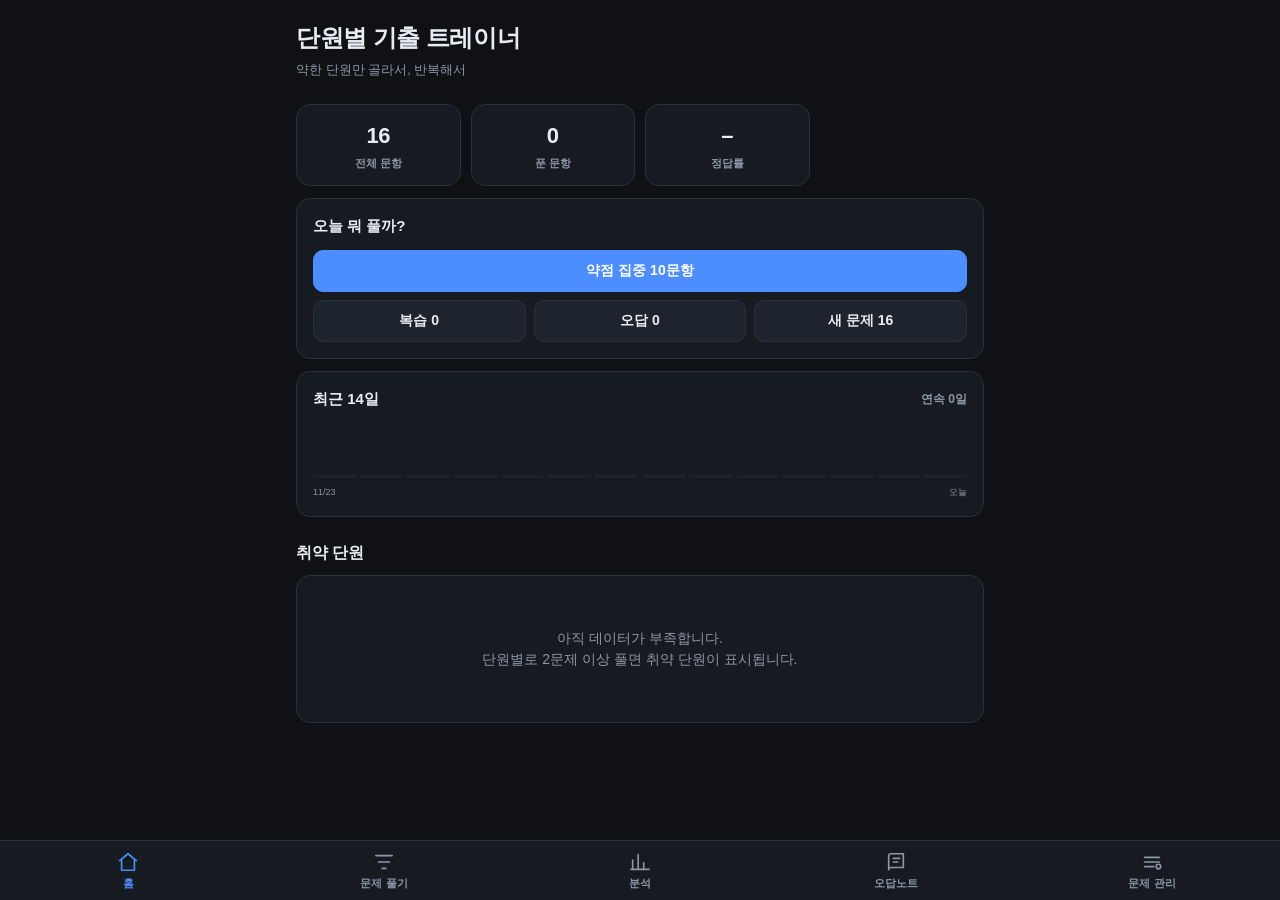
==== exam/index.html @ eea822b9 "단원별 기출 트레이너 앱 추가 모의고사는 3월·6월·9월처럼 회차 단위로 묶여 있어 특정 단원만 골라 풀 수 없다. 기출을 과목 > 선택과목 > 대단원 > 중단원으로 분류해 두고," ====
<!DOCTYPE html>
<html lang="ko">
<head>
<meta charset="UTF-8">
<meta name="viewport" content="width=device-width,initial-scale=1,viewport-fit=cover">
<meta name="theme-color" content="#0f1115">
<title>단원별 기출 트레이너</title>
<link rel="stylesheet" href="css/style.css">
</head>
<body>
<div id="app">
  <div id="view"></div>
  <nav class="nav" id="nav">
    <button class="nav-btn" data-go="home">
      <svg viewBox="0 0 24 24"><path d="M3 10.5 12 3l9 7.5"/><path d="M5 9.5V21h14V9.5"/></svg>
      <span>홈</span>
    </button>
    <button class="nav-btn" data-go="filter">
      <svg viewBox="0 0 24 24"><path d="M3 5h18"/><path d="M6 12h12"/><path d="M10 19h4"/></svg>
      <span>문제 풀기</span>
    </button>
    <button class="nav-btn" data-go="stats">
      <svg viewBox="0 0 24 24"><path d="M4 20V10"/><path d="M10 20V4"/><path d="M16 20v-7"/><path d="M22 20H2"/></svg>
      <span>분석</span>
    </button>
    <button class="nav-btn" data-go="review">
      <svg viewBox="0 0 24 24"><path d="M4 5.5A2.5 2.5 0 0 1 6.5 3H20v15H6.5A2.5 2.5 0 0 0 4 20.5z"/><path d="M9 8h7"/><path d="M9 12h5"/></svg>
      <span>오답노트</span>
    </button>
    <button class="nav-btn" data-go="bank">
      <svg viewBox="0 0 24 24"><path d="M4 7h16"/><path d="M4 12h16"/><path d="M4 17h10"/><circle cx="19" cy="17" r="2.5"/></svg>
      <span>문제 관리</span>
    </button>
  </nav>
</div>

<script src="js/curriculum.js"></script>
<script src="js/data.js"></script>
<script src="js/store.js"></script>
<script src="js/app.js"></script>
</body>
</html>
---- exam/css/style.css ----
*,*::before,*::after{margin:0;padding:0;box-sizing:border-box;-webkit-tap-highlight-color:transparent}

:root{
  --bg:#0f1115; --s1:#161a21; --s2:#1e242e; --s3:#2b323e;
  --line:#2a313c; --text:#e8ecf2; --muted:#8d97a6;
  --accent:#4c8dff; --accent2:#6fa8ff;
  --ok:#2ec27e; --bad:#ff5c5c; --warn:#ffb020;
  --nav-h:60px;
}

html,body{height:100%}
body{
  background:var(--bg); color:var(--text);
  font-family:-apple-system,BlinkMacSystemFont,"Apple SD Gothic Neo","Pretendard","Noto Sans KR",sans-serif;
  -webkit-font-smoothing:antialiased; line-height:1.5;
}

#app{position:fixed;inset:0;display:flex;flex-direction:column;overflow:hidden}
#view{flex:1;overflow-y:auto;overflow-x:hidden;-webkit-overflow-scrolling:touch}
#view::-webkit-scrollbar{width:6px}
#view::-webkit-scrollbar-thumb{background:var(--s3);border-radius:3px}

.wrap{max-width:720px;margin:0 auto;padding:16px 16px 32px}

/* ---------- 헤더 ---------- */
.page-head{padding:20px 16px 8px;max-width:720px;margin:0 auto}
.page-title{font-size:24px;font-weight:800;letter-spacing:-.02em}
.page-sub{font-size:13px;color:var(--muted);margin-top:4px}

/* ---------- 하단 내비 ---------- */
.nav{
  height:var(--nav-h);flex-shrink:0;display:flex;
  background:var(--s1);border-top:1px solid var(--line);
  padding-bottom:env(safe-area-inset-bottom)
}
.nav-btn{
  flex:1;background:none;border:none;color:var(--muted);cursor:pointer;
  display:flex;flex-direction:column;align-items:center;justify-content:center;gap:3px;
  font-size:11px;font-weight:600;font-family:inherit;transition:color .15s
}
.nav-btn svg{width:22px;height:22px;stroke:currentColor;fill:none;stroke-width:1.8;stroke-linecap:round;stroke-linejoin:round}
.nav-btn.on{color:var(--accent)}
.nav-btn *{pointer-events:none}

/* ---------- 카드 / 공통 ---------- */
.card{background:var(--s1);border:1px solid var(--line);border-radius:14px;padding:16px;margin-bottom:12px}
.card-title{font-size:15px;font-weight:700;margin-bottom:12px;display:flex;align-items:center;justify-content:space-between;gap:8px}
.sec-title{font-size:16px;font-weight:700;margin:24px 0 10px}
.muted{color:var(--muted)}
.small{font-size:12px}
.center{text-align:center}
.row{display:flex;align-items:center;gap:8px}
.spread{display:flex;align-items:center;justify-content:space-between;gap:8px}
.empty{padding:36px 16px;text-align:center;color:var(--muted);font-size:14px}

button{font-family:inherit}
.btn{
  display:inline-flex;align-items:center;justify-content:center;gap:6px;
  background:var(--s2);color:var(--text);border:1px solid var(--line);
  border-radius:10px;padding:11px 16px;font-size:14px;font-weight:600;cursor:pointer;
  transition:background .12s,border-color .12s
}
.btn:active{background:var(--s3)}
.btn.primary{background:var(--accent);border-color:var(--accent);color:#fff}
.btn.primary:active{background:var(--accent2)}
.btn.ghost{background:transparent}
.btn.danger{color:var(--bad);border-color:#5a2c2c}
.btn.block{width:100%}
.btn.sm{padding:7px 11px;font-size:12.5px;border-radius:8px}
.btn:disabled{opacity:.45;cursor:not-allowed}
.btn-row{display:flex;gap:8px}
.btn-row .btn{flex:1}

input,select,textarea{
  width:100%;background:var(--s2);color:var(--text);border:1px solid var(--line);
  border-radius:10px;padding:11px 12px;font-size:14px;font-family:inherit;outline:none
}
input:focus,select:focus,textarea:focus{border-color:var(--accent)}
textarea{resize:vertical;min-height:80px;line-height:1.6}
label.field{display:block;margin-bottom:12px}
label.field > span{display:block;font-size:12px;font-weight:600;color:var(--muted);margin-bottom:6px}
.grid2{display:grid;grid-template-columns:1fr 1fr;gap:10px}
.grid3{display:grid;grid-template-columns:repeat(3,1fr);gap:10px}

/* ---------- 칩 ---------- */
.chips{display:flex;flex-wrap:wrap;gap:7px}
.chip{
  background:var(--s2);border:1px solid var(--line);color:var(--muted);
  border-radius:999px;padding:7px 13px;font-size:13px;font-weight:600;cursor:pointer;
  transition:.12s;white-space:nowrap
}
.chip.on{background:rgba(76,141,255,.16);border-color:var(--accent);color:var(--accent2)}
.chip.count::after{content:attr(data-count);margin-left:6px;font-size:11px;opacity:.65}

/* ---------- 통계 타일 ---------- */
.tiles{display:grid;grid-template-columns:repeat(3,1fr);gap:10px}
.tile{background:var(--s1);border:1px solid var(--line);border-radius:14px;padding:14px 10px;text-align:center}
.tile-v{font-size:22px;font-weight:800;letter-spacing:-.02em}
.tile-l{font-size:11px;color:var(--muted);margin-top:3px;font-weight:600}

/* ---------- 막대 그래프 ---------- */
.bar-row{margin-bottom:14px}
.bar-head{display:flex;justify-content:space-between;align-items:baseline;font-size:13px;margin-bottom:5px;gap:8px}
.bar-name{font-weight:600;overflow:hidden;text-overflow:ellipsis;white-space:nowrap}
.bar-val{font-size:12px;color:var(--muted);flex-shrink:0;font-variant-numeric:tabular-nums}
.bar{height:8px;background:var(--s2);border-radius:5px;overflow:hidden}
.bar-fill{height:100%;border-radius:5px;transition:width .4s ease}
.bar-fill.g{background:var(--ok)} .bar-fill.y{background:var(--warn)} .bar-fill.r{background:var(--bad)}
.bar-fill.b{background:var(--accent)}

/* 잔디 */
.heat{display:flex;gap:4px;align-items:flex-end;height:56px}
.heat-col{flex:1;display:flex;flex-direction:column;justify-content:flex-end;gap:2px}
.heat-bar{background:var(--accent);border-radius:2px;min-height:2px;opacity:.85}
.heat-bar.zero{background:var(--s2)}
.heat-lbl{font-size:9px;color:var(--muted);text-align:center;margin-top:4px}

/* ---------- 문제 리스트 ---------- */
.plist{display:flex;flex-direction:column;gap:8px}
.pitem{
  background:var(--s1);border:1px solid var(--line);border-radius:12px;padding:12px 14px;
  display:flex;gap:12px;align-items:center;cursor:pointer
}
.pitem:active{background:var(--s2)}
.pitem-no{
  width:38px;height:38px;flex-shrink:0;border-radius:9px;background:var(--s2);
  display:flex;align-items:center;justify-content:center;font-weight:800;font-size:14px
}
.pitem-no.ok{background:rgba(46,194,126,.16);color:var(--ok)}
.pitem-no.bad{background:rgba(255,92,92,.16);color:var(--bad)}
.pitem-body{flex:1;min-width:0}
.pitem-t{font-size:14px;font-weight:600;overflow:hidden;text-overflow:ellipsis;white-space:nowrap}
.pitem-s{font-size:12px;color:var(--muted);margin-top:2px;overflow:hidden;text-overflow:ellipsis;white-space:nowrap}

.tagset{display:flex;flex-wrap:wrap;gap:5px;margin-top:6px}
.tag{font-size:10.5px;font-weight:700;padding:3px 7px;border-radius:6px;background:var(--s2);color:var(--muted)}
.tag.acc{background:rgba(76,141,255,.14);color:var(--accent2)}

/* ---------- 풀이 화면 ---------- */
.solve-bar{
  position:sticky;top:0;z-index:10;background:var(--bg);
  border-bottom:1px solid var(--line);padding:12px 16px;
  display:flex;align-items:center;gap:12px
}
.solve-progress{flex:1;height:6px;background:var(--s2);border-radius:3px;overflow:hidden}
.solve-progress > div{height:100%;background:var(--accent);border-radius:3px;transition:width .3s}
.timer{font-size:13px;font-weight:700;font-variant-numeric:tabular-nums;color:var(--muted);min-width:44px;text-align:right}
.icon-btn{background:none;border:none;color:var(--muted);cursor:pointer;padding:4px;display:flex}
.icon-btn svg{width:22px;height:22px;stroke:currentColor;fill:none;stroke-width:1.8;stroke-linecap:round;stroke-linejoin:round}
.icon-btn.on{color:var(--warn)}
.icon-btn.on svg{fill:currentColor}

.q-meta{display:flex;flex-wrap:wrap;gap:6px;margin-bottom:14px}
.q-text{font-size:16px;line-height:1.75;white-space:pre-wrap;word-break:break-word}
.q-img{width:100%;border-radius:12px;margin-top:14px;background:#fff}

.choices{display:flex;flex-direction:column;gap:9px;margin-top:20px}
.choice{
  display:flex;align-items:flex-start;gap:11px;text-align:left;width:100%;
  background:var(--s1);border:1.5px solid var(--line);border-radius:12px;
  padding:13px 14px;font-size:15px;color:var(--text);cursor:pointer;transition:.12s;line-height:1.6
}
.choice:active{background:var(--s2)}
.choice.sel{border-color:var(--accent);background:rgba(76,141,255,.1)}
.choice.correct{border-color:var(--ok);background:rgba(46,194,126,.12)}
.choice.wrong{border-color:var(--bad);background:rgba(255,92,92,.12)}
.choice-n{font-weight:800;flex-shrink:0;width:20px}
.choice *{pointer-events:none}

.verdict{border-radius:12px;padding:14px;margin-top:18px;font-size:14px;line-height:1.7}
.verdict.ok{background:rgba(46,194,126,.12);border:1px solid rgba(46,194,126,.35)}
.verdict.bad{background:rgba(255,92,92,.1);border:1px solid rgba(255,92,92,.35)}
.verdict-h{font-weight:800;font-size:15px;margin-bottom:6px}

.solve-foot{
  position:sticky;bottom:0;background:linear-gradient(180deg,transparent,var(--bg) 22%);
  padding:16px;max-width:720px;margin:0 auto
}

/* ---------- 결과 ---------- */
.score-ring{
  width:132px;height:132px;margin:8px auto 16px;border-radius:50%;
  display:flex;flex-direction:column;align-items:center;justify-content:center;
  background:var(--s1);border:1px solid var(--line)
}
.score-v{font-size:34px;font-weight:800;letter-spacing:-.03em}
.score-l{font-size:12px;color:var(--muted);font-weight:600}

/* ---------- 모달 / 시트 ---------- */
.sheet-bg{position:fixed;inset:0;background:rgba(0,0,0,.6);z-index:50;display:flex;align-items:flex-end;justify-content:center}
.sheet{
  background:var(--s1);width:100%;max-width:720px;max-height:88vh;overflow-y:auto;
  border-radius:18px 18px 0 0;padding:20px 16px calc(20px + env(safe-area-inset-bottom));
  border-top:1px solid var(--line);animation:up .2s ease
}
@keyframes up{from{transform:translateY(24px);opacity:.4}to{transform:none;opacity:1}}
.sheet-title{font-size:17px;font-weight:800;margin-bottom:14px}

.toast{
  position:fixed;left:50%;bottom:calc(var(--nav-h) + 18px);transform:translateX(-50%);
  background:var(--s3);color:var(--text);padding:11px 18px;border-radius:999px;
  font-size:13.5px;font-weight:600;z-index:100;box-shadow:0 6px 20px rgba(0,0,0,.4);
  animation:up .18s ease;max-width:90vw;text-align:center
}

code.mono{font-family:ui-monospace,SFMono-Regular,Menlo,monospace;font-size:12px;background:var(--s2);padding:2px 6px;border-radius:5px}
pre.mono{
  font-family:ui-monospace,SFMono-Regular,Menlo,monospace;font-size:11.5px;line-height:1.6;
  background:var(--s2);padding:12px;border-radius:10px;overflow-x:auto;white-space:pre;color:var(--muted)
}
.hr{height:1px;background:var(--line);margin:16px 0}

@media (min-width:640px){
  .tiles{grid-template-columns:repeat(4,1fr)}
}
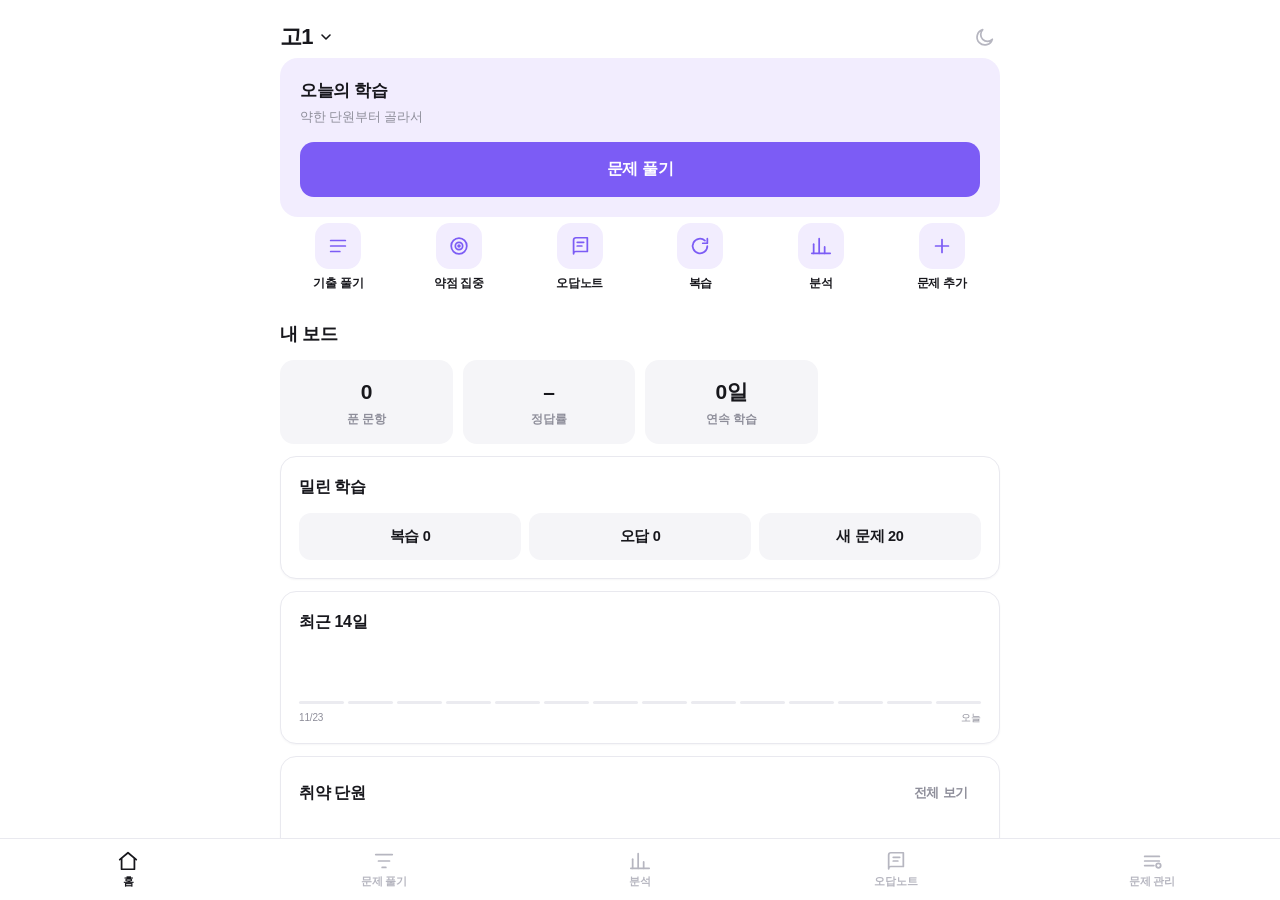
==== commit 4d3ad4f8: "시험지 일괄 입력: 정답표 파싱 · 단원 자동 추천 기출을 한 문항씩 넣는 건 현실적으로 불가능해서, 시험지 한 회차를 통째로 넣는 경로를 만들었다.  autotag.js - 정답" ====
--- a/exam/index.html
+++ b/exam/index.html
@@ -4,7 +4,11 @@
 <meta charset="UTF-8">
 <meta name="viewport" content="width=device-width,initial-scale=1,viewport-fit=cover">
 <meta name="theme-color" content="#0f1115">
+<meta name="apple-mobile-web-app-capable" content="yes">
+<meta name="apple-mobile-web-app-status-bar-style" content="black-translucent">
+<meta name="apple-mobile-web-app-title" content="기출 트레이너">
 <title>단원별 기출 트레이너</title>
+<link rel="icon" href="data:image/svg+xml,%3Csvg xmlns='http://www.w3.org/2000/svg' viewBox='0 0 32 32'%3E%3Crect width='32' height='32' rx='7' fill='%230f1115'/%3E%3Cg stroke='%234c8dff' stroke-width='3' stroke-linecap='round' fill='none'%3E%3Cpath d='M8 24V14'/%3E%3Cpath d='M16 24V8'/%3E%3Cpath d='M24 24v-6'/%3E%3C/g%3E%3C/svg%3E">
 <link rel="stylesheet" href="css/style.css">
 </head>
 <body>
@@ -36,6 +40,7 @@
 
 <script src="js/curriculum.js"></script>
 <script src="js/data.js"></script>
+<script src="js/autotag.js"></script>
 <script src="js/store.js"></script>
 <script src="js/app.js"></script>
 </body>
--- a/exam/css/style.css
+++ b/exam/css/style.css
@@ -1,18 +1,27 @@
 *,*::before,*::after{margin:0;padding:0;box-sizing:border-box;-webkit-tap-highlight-color:transparent}
 
 :root{
-  --bg:#0f1115; --s1:#161a21; --s2:#1e242e; --s3:#2b323e;
-  --line:#2a313c; --text:#e8ecf2; --muted:#8d97a6;
-  --accent:#4c8dff; --accent2:#6fa8ff;
-  --ok:#2ec27e; --bad:#ff5c5c; --warn:#ffb020;
-  --nav-h:60px;
-}
+  --bg:#ffffff; --card:#ffffff; --s2:#F5F5F8; --s3:#EBEBF0;
+  --line:#E9E9EF; --text:#17171C; --muted:#8E8E9A; --dark:#17171C;
+  --accent:#7C5CF5; --accent-press:#6A48E8; --accent-weak:#F2EDFE; --accent-text:#7C5CF5;
+  --ok:#16A34A; --ok-weak:#E9F7EF; --bad:#EF4444; --bad-weak:#FDECEC; --warn:#F59E0B;
+  --nav-h:62px; --shadow:0 1px 2px rgba(20,20,40,.04);
+}
+:root[data-theme="dark"]{
+  --bg:#121216; --card:#1A1A20; --s2:#22222A; --s3:#2E2E38;
+  --line:#2C2C36; --text:#ECECF1; --muted:#8E8E9A; --dark:#ECECF1;
+  --accent:#8B6EFF; --accent-press:#7A5CF0; --accent-weak:#241F3A; --accent-text:#A98CFF;
+  --ok:#34D399; --ok-weak:#14281F; --bad:#F87171; --bad-weak:#2A1717; --warn:#FBBF24;
+  --shadow:none;
+}
+:root[data-theme="dark"] .chip.on,
+:root[data-theme="dark"] .tab.on{color:#17171C}
 
 html,body{height:100%}
 body{
   background:var(--bg); color:var(--text);
-  font-family:-apple-system,BlinkMacSystemFont,"Apple SD Gothic Neo","Pretendard","Noto Sans KR",sans-serif;
-  -webkit-font-smoothing:antialiased; line-height:1.5;
+  font-family:-apple-system,BlinkMacSystemFont,"Apple SD Gothic Neo",Pretendard,"Noto Sans KR",sans-serif;
+  -webkit-font-smoothing:antialiased; line-height:1.5; letter-spacing:-.01em;
 }
 
 #app{position:fixed;inset:0;display:flex;flex-direction:column;overflow:hidden}
@@ -20,193 +29,324 @@
 #view::-webkit-scrollbar{width:6px}
 #view::-webkit-scrollbar-thumb{background:var(--s3);border-radius:3px}
 
-.wrap{max-width:720px;margin:0 auto;padding:16px 16px 32px}
+.wrap{max-width:760px;margin:0 auto;padding:0 20px 32px}
+.wrap.pad-cta{padding-bottom:104px}
 
 /* ---------- 헤더 ---------- */
-.page-head{padding:20px 16px 8px;max-width:720px;margin:0 auto}
-.page-title{font-size:24px;font-weight:800;letter-spacing:-.02em}
-.page-sub{font-size:13px;color:var(--muted);margin-top:4px}
+.page-head{max-width:760px;margin:0 auto;padding:22px 20px 6px}
+.page-head.spread{display:flex;align-items:center;justify-content:space-between;gap:12px}
+.page-title{font-size:24px;font-weight:800;letter-spacing:-.03em}
+.page-sub{font-size:13.5px;color:var(--muted);margin-top:3px}
+
+.grade-btn{
+  display:inline-flex;align-items:center;gap:5px;background:none;border:none;cursor:pointer;
+  font-size:22px;font-weight:800;color:var(--text);letter-spacing:-.03em;font-family:inherit;padding:0
+}
+.grade-btn svg{width:16px;height:16px;stroke:currentColor;fill:none;stroke-width:2.4;stroke-linecap:round;stroke-linejoin:round}
+
+/* 학습/커리큘럼 탭 */
+.tabs{display:flex;gap:16px;max-width:760px;margin:0 auto;padding:10px 20px 4px}
+.tab{
+  background:none;border:none;cursor:pointer;font-family:inherit;padding:4px 0;
+  font-size:19px;font-weight:800;color:#C9C9D2;letter-spacing:-.03em
+}
+.tab.on{color:var(--text)}
 
 /* ---------- 하단 내비 ---------- */
 .nav{
   height:var(--nav-h);flex-shrink:0;display:flex;
-  background:var(--s1);border-top:1px solid var(--line);
+  background:var(--bg);border-top:1px solid var(--line);
   padding-bottom:env(safe-area-inset-bottom)
 }
 .nav-btn{
-  flex:1;background:none;border:none;color:var(--muted);cursor:pointer;
+  flex:1;background:none;border:none;color:#B6B6C0;cursor:pointer;
   display:flex;flex-direction:column;align-items:center;justify-content:center;gap:3px;
-  font-size:11px;font-weight:600;font-family:inherit;transition:color .15s
-}
-.nav-btn svg{width:22px;height:22px;stroke:currentColor;fill:none;stroke-width:1.8;stroke-linecap:round;stroke-linejoin:round}
-.nav-btn.on{color:var(--accent)}
+  font-size:10.5px;font-weight:700;font-family:inherit;transition:color .15s
+}
+.nav-btn svg{width:22px;height:22px;stroke:currentColor;fill:none;stroke-width:1.9;stroke-linecap:round;stroke-linejoin:round}
+.nav-btn.on{color:var(--text)}
 .nav-btn *{pointer-events:none}
 
 /* ---------- 카드 / 공통 ---------- */
-.card{background:var(--s1);border:1px solid var(--line);border-radius:14px;padding:16px;margin-bottom:12px}
-.card-title{font-size:15px;font-weight:700;margin-bottom:12px;display:flex;align-items:center;justify-content:space-between;gap:8px}
-.sec-title{font-size:16px;font-weight:700;margin:24px 0 10px}
+.card{background:var(--card);border:1px solid var(--line);border-radius:16px;padding:18px;margin-bottom:12px;box-shadow:var(--shadow)}
+.card.flat{border:none;box-shadow:none;background:var(--s2)}
+.card-title{font-size:16px;font-weight:800;margin-bottom:14px;display:flex;align-items:center;justify-content:space-between;gap:8px;letter-spacing:-.02em}
+.sec-title{font-size:18px;font-weight:800;margin:26px 0 12px;letter-spacing:-.02em}
+.sec-head{display:flex;align-items:center;justify-content:space-between;margin:26px 0 12px}
+.sec-head .sec-title{margin:0}
 .muted{color:var(--muted)}
-.small{font-size:12px}
+.small{font-size:12.5px}
 .center{text-align:center}
 .row{display:flex;align-items:center;gap:8px}
 .spread{display:flex;align-items:center;justify-content:space-between;gap:8px}
-.empty{padding:36px 16px;text-align:center;color:var(--muted);font-size:14px}
+.empty{padding:40px 16px;text-align:center;color:var(--muted);font-size:14px;line-height:1.7}
 
 button{font-family:inherit}
 .btn{
   display:inline-flex;align-items:center;justify-content:center;gap:6px;
-  background:var(--s2);color:var(--text);border:1px solid var(--line);
-  border-radius:10px;padding:11px 16px;font-size:14px;font-weight:600;cursor:pointer;
-  transition:background .12s,border-color .12s
+  background:var(--s2);color:var(--text);border:1px solid transparent;
+  border-radius:12px;padding:13px 18px;font-size:14.5px;font-weight:700;cursor:pointer;
+  transition:background .12s,opacity .12s;letter-spacing:-.02em
 }
 .btn:active{background:var(--s3)}
-.btn.primary{background:var(--accent);border-color:var(--accent);color:#fff}
-.btn.primary:active{background:var(--accent2)}
-.btn.ghost{background:transparent}
-.btn.danger{color:var(--bad);border-color:#5a2c2c}
+.btn{white-space:nowrap}
+.btn svg{width:15px;height:15px;flex-shrink:0;stroke:currentColor;fill:none;stroke-width:2;stroke-linecap:round;stroke-linejoin:round}
+.sec-head .btn{flex-shrink:0}
+.btn.primary{background:var(--accent);color:#fff}
+.btn.primary:active{background:var(--accent-press)}
+.btn.outline{background:var(--card);border-color:var(--line)}
+.btn.ghost{background:transparent;color:var(--muted);font-weight:600}
+.btn.danger{background:var(--bad-weak);color:var(--bad)}
 .btn.block{width:100%}
-.btn.sm{padding:7px 11px;font-size:12.5px;border-radius:8px}
-.btn:disabled{opacity:.45;cursor:not-allowed}
+.btn.sm{padding:8px 12px;font-size:13px;border-radius:9px}
+.btn.lg{padding:16px 20px;font-size:16px;border-radius:14px}
+.btn:disabled{opacity:.4;cursor:not-allowed}
 .btn-row{display:flex;gap:8px}
 .btn-row .btn{flex:1}
 
 input,select,textarea{
-  width:100%;background:var(--s2);color:var(--text);border:1px solid var(--line);
-  border-radius:10px;padding:11px 12px;font-size:14px;font-family:inherit;outline:none
+  width:100%;background:var(--card);color:var(--text);border:1px solid var(--line);
+  border-radius:12px;padding:12px 14px;font-size:14.5px;font-family:inherit;outline:none
 }
 input:focus,select:focus,textarea:focus{border-color:var(--accent)}
-textarea{resize:vertical;min-height:80px;line-height:1.6}
-label.field{display:block;margin-bottom:12px}
-label.field > span{display:block;font-size:12px;font-weight:600;color:var(--muted);margin-bottom:6px}
+textarea{resize:vertical;min-height:84px;line-height:1.65}
+label.field{display:block;margin-bottom:14px}
+label.field > span{display:block;font-size:12.5px;font-weight:700;color:var(--muted);margin-bottom:6px}
 .grid2{display:grid;grid-template-columns:1fr 1fr;gap:10px}
 .grid3{display:grid;grid-template-columns:repeat(3,1fr);gap:10px}
 
 /* ---------- 칩 ---------- */
-.chips{display:flex;flex-wrap:wrap;gap:7px}
+.chips{display:flex;flex-wrap:wrap;gap:8px}
+.chips.scroll{flex-wrap:nowrap;overflow-x:auto;padding-bottom:4px;scrollbar-width:none}
+.chips.scroll::-webkit-scrollbar{display:none}
 .chip{
-  background:var(--s2);border:1px solid var(--line);color:var(--muted);
-  border-radius:999px;padding:7px 13px;font-size:13px;font-weight:600;cursor:pointer;
-  transition:.12s;white-space:nowrap
-}
-.chip.on{background:rgba(76,141,255,.16);border-color:var(--accent);color:var(--accent2)}
-.chip.count::after{content:attr(data-count);margin-left:6px;font-size:11px;opacity:.65}
+  background:var(--card);border:1px solid var(--line);color:var(--text);
+  border-radius:999px;padding:9px 16px;font-size:14px;font-weight:600;cursor:pointer;
+  transition:.12s;white-space:nowrap;letter-spacing:-.02em
+}
+.chip.on{background:var(--dark);border-color:var(--dark);color:#fff;font-weight:700}
+.chip .n{margin-left:6px;font-size:12px;opacity:.55;font-weight:600}
+.chip.on .n{opacity:.7}
+
+/* 선택 카드 (직접 선택 / 약점 추천) */
+.pickers{display:grid;grid-template-columns:1fr 1fr;gap:10px;margin-bottom:8px}
+.picker{
+  background:var(--card);border:1.5px solid var(--line);border-radius:16px;
+  padding:16px;cursor:pointer;text-align:left;transition:.12s
+}
+.picker.on{border-color:var(--accent);background:var(--accent-weak)}
+.picker-ico{font-size:22px;line-height:1;margin-bottom:14px}
+.picker-t{font-size:15px;font-weight:700;color:var(--text);display:flex;align-items:center;gap:6px;flex-wrap:wrap}
+.picker.off .picker-t{color:var(--muted)}
+.picker-badge{font-size:10.5px;font-weight:700;background:var(--accent-weak);color:var(--accent-text);padding:3px 7px;border-radius:6px}
+.picker-d{font-size:12px;color:var(--muted);margin-top:5px;line-height:1.5}
+.picker *{pointer-events:none}
+
+/* ---------- 단원 트리 ---------- */
+.tree{margin-top:4px}
+.tnode{display:flex;align-items:center;gap:8px;padding:9px 0;cursor:pointer}
+.tnode.lv1{padding:12px 0}
+.tnode.lv2{padding-left:26px}
+.tnode.lv3{padding-left:56px}
+.tnode + .tnode.lv1{border-top:1px solid var(--line)}
+.tarrow{
+  width:18px;height:18px;flex-shrink:0;display:flex;align-items:center;justify-content:center;
+  color:#B6B6C0;background:none;border:none;cursor:pointer;padding:0
+}
+.tarrow svg{width:11px;height:11px;stroke:currentColor;fill:none;stroke-width:3;stroke-linecap:round;stroke-linejoin:round;transition:transform .15s}
+.tarrow.open svg{transform:rotate(90deg)}
+.tarrow.hidden{visibility:hidden}
+.tbox{
+  width:22px;height:22px;flex-shrink:0;border-radius:7px;border:2px solid #D5D5DE;
+  background:var(--card);display:flex;align-items:center;justify-content:center;transition:.12s
+}
+.tbox svg{width:13px;height:13px;stroke:#fff;fill:none;stroke-width:3.2;stroke-linecap:round;stroke-linejoin:round;opacity:0}
+.tbox.on{background:var(--dark);border-color:var(--dark)}
+.tbox.on svg{opacity:1}
+.tbox.part{background:var(--dark);border-color:var(--dark)}
+.tbox.part::after{content:"";width:10px;height:2.5px;background:#fff;border-radius:2px;position:absolute}
+.tbox.part svg{opacity:0}
+.tname{flex:1;min-width:0;font-size:15px;letter-spacing:-.02em;overflow:hidden;text-overflow:ellipsis;white-space:nowrap}
+.tnode.lv1 .tname{font-weight:800;font-size:16px}
+.tnode.lv2 .tname{font-weight:600}
+.tnode.lv3 .tname{font-weight:500;color:#55555F}
+:root[data-theme="dark"] .tnode.lv3 .tname{color:#B9B9C4}
+.tcount{font-size:13px;font-weight:700;color:var(--accent-text);flex-shrink:0}
+.tcount.zero{color:#C9C9D2;font-weight:600}
+.tnode *{pointer-events:none}
+.tnode .tarrow{pointer-events:auto}
+
+/* 하단 고정 CTA */
+.cta-bar{
+  position:fixed;left:0;right:0;bottom:var(--nav-h);z-index:20;
+  /* 내비가 숨겨진 화면(풀이·일괄 입력)에서는 화면 맨 아래에 붙는다 */
+  padding:12px 20px calc(12px + env(safe-area-inset-bottom));
+  background:linear-gradient(180deg,transparent,var(--bg) 30%)
+}
+body[data-nav="off"] .cta-bar{bottom:0}
+body[data-nav="off"] .toast{bottom:100px}
+.cta-inner{max-width:760px;margin:0 auto}
 
 /* ---------- 통계 타일 ---------- */
 .tiles{display:grid;grid-template-columns:repeat(3,1fr);gap:10px}
-.tile{background:var(--s1);border:1px solid var(--line);border-radius:14px;padding:14px 10px;text-align:center}
-.tile-v{font-size:22px;font-weight:800;letter-spacing:-.02em}
-.tile-l{font-size:11px;color:var(--muted);margin-top:3px;font-weight:600}
+.tile{background:var(--s2);border-radius:14px;padding:16px 10px;text-align:center}
+.tile-v{font-size:21px;font-weight:800;letter-spacing:-.03em}
+.tile-l{font-size:11.5px;color:var(--muted);margin-top:3px;font-weight:600}
+
+/* 홈 아이콘 줄 */
+.quick{display:grid;grid-template-columns:repeat(6,1fr);gap:4px;padding:6px 0 4px}
+.quick-item{background:none;border:none;cursor:pointer;display:flex;flex-direction:column;align-items:center;gap:7px;font-family:inherit}
+.quick-ico{
+  width:46px;height:46px;border-radius:14px;background:var(--accent-weak);
+  display:flex;align-items:center;justify-content:center;color:var(--accent)
+}
+.quick-ico svg{width:22px;height:22px;stroke:currentColor;fill:none;stroke-width:1.9;stroke-linecap:round;stroke-linejoin:round}
+.quick-l{font-size:11.5px;font-weight:600;color:var(--text);letter-spacing:-.02em}
+.quick-item *{pointer-events:none}
+
+/* 오늘의 학습 */
+.today{background:var(--accent-weak);border-radius:18px;padding:20px}
+.today-t{font-size:17px;font-weight:800;letter-spacing:-.02em}
+.today-d{font-size:13px;color:var(--muted);margin-top:3px;margin-bottom:16px}
 
 /* ---------- 막대 그래프 ---------- */
-.bar-row{margin-bottom:14px}
-.bar-head{display:flex;justify-content:space-between;align-items:baseline;font-size:13px;margin-bottom:5px;gap:8px}
-.bar-name{font-weight:600;overflow:hidden;text-overflow:ellipsis;white-space:nowrap}
-.bar-val{font-size:12px;color:var(--muted);flex-shrink:0;font-variant-numeric:tabular-nums}
-.bar{height:8px;background:var(--s2);border-radius:5px;overflow:hidden}
+.bar-row{margin-bottom:15px}
+.bar-head{display:flex;justify-content:space-between;align-items:baseline;font-size:14px;margin-bottom:6px;gap:8px}
+.bar-name{font-weight:600;overflow:hidden;text-overflow:ellipsis;white-space:nowrap;letter-spacing:-.02em}
+.bar-val{font-size:12.5px;color:var(--muted);flex-shrink:0;font-variant-numeric:tabular-nums;font-weight:600}
+.bar{height:9px;background:var(--s2);border-radius:5px;overflow:hidden}
 .bar-fill{height:100%;border-radius:5px;transition:width .4s ease}
 .bar-fill.g{background:var(--ok)} .bar-fill.y{background:var(--warn)} .bar-fill.r{background:var(--bad)}
 .bar-fill.b{background:var(--accent)}
 
 /* 잔디 */
 .heat{display:flex;gap:4px;align-items:flex-end;height:56px}
-.heat-col{flex:1;display:flex;flex-direction:column;justify-content:flex-end;gap:2px}
-.heat-bar{background:var(--accent);border-radius:2px;min-height:2px;opacity:.85}
-.heat-bar.zero{background:var(--s2)}
-.heat-lbl{font-size:9px;color:var(--muted);text-align:center;margin-top:4px}
+.heat-col{flex:1;display:flex;flex-direction:column;justify-content:flex-end}
+.heat-bar{background:var(--accent);border-radius:3px;min-height:3px}
+.heat-bar.zero{background:var(--s3)}
+.heat-lbl{font-size:10px;color:var(--muted)}
 
 /* ---------- 문제 리스트 ---------- */
 .plist{display:flex;flex-direction:column;gap:8px}
 .pitem{
-  background:var(--s1);border:1px solid var(--line);border-radius:12px;padding:12px 14px;
-  display:flex;gap:12px;align-items:center;cursor:pointer
+  background:var(--card);border:1px solid var(--line);border-radius:14px;padding:14px 16px;
+  display:flex;gap:13px;align-items:center;cursor:pointer;box-shadow:var(--shadow)
 }
 .pitem:active{background:var(--s2)}
 .pitem-no{
-  width:38px;height:38px;flex-shrink:0;border-radius:9px;background:var(--s2);
+  width:38px;height:38px;flex-shrink:0;border-radius:11px;background:var(--s2);color:var(--muted);
   display:flex;align-items:center;justify-content:center;font-weight:800;font-size:14px
 }
-.pitem-no.ok{background:rgba(46,194,126,.16);color:var(--ok)}
-.pitem-no.bad{background:rgba(255,92,92,.16);color:var(--bad)}
+.pitem-no.ok{background:var(--ok-weak);color:var(--ok)}
+.pitem-no.bad{background:var(--bad-weak);color:var(--bad)}
 .pitem-body{flex:1;min-width:0}
-.pitem-t{font-size:14px;font-weight:600;overflow:hidden;text-overflow:ellipsis;white-space:nowrap}
-.pitem-s{font-size:12px;color:var(--muted);margin-top:2px;overflow:hidden;text-overflow:ellipsis;white-space:nowrap}
-
-.tagset{display:flex;flex-wrap:wrap;gap:5px;margin-top:6px}
-.tag{font-size:10.5px;font-weight:700;padding:3px 7px;border-radius:6px;background:var(--s2);color:var(--muted)}
-.tag.acc{background:rgba(76,141,255,.14);color:var(--accent2)}
+.pitem-t{font-size:14.5px;font-weight:700;overflow:hidden;text-overflow:ellipsis;white-space:nowrap;letter-spacing:-.02em}
+.pitem-s{font-size:12.5px;color:var(--muted);margin-top:2px;overflow:hidden;text-overflow:ellipsis;white-space:nowrap}
+.pitem *{pointer-events:none}
+
+.tagset{display:flex;flex-wrap:wrap;gap:5px}
+.tag{font-size:11px;font-weight:700;padding:4px 8px;border-radius:7px;background:var(--s2);color:var(--muted)}
+.tag.hi{background:var(--accent-weak);color:var(--accent-text)}
 
 /* ---------- 풀이 화면 ---------- */
 .solve-bar{
   position:sticky;top:0;z-index:10;background:var(--bg);
-  border-bottom:1px solid var(--line);padding:12px 16px;
-  display:flex;align-items:center;gap:12px
-}
-.solve-progress{flex:1;height:6px;background:var(--s2);border-radius:3px;overflow:hidden}
+  padding:16px 20px 10px;display:flex;align-items:center;gap:12px;
+  max-width:760px;margin:0 auto
+}
+.solve-title{font-size:19px;font-weight:800;letter-spacing:-.03em;flex:1}
+.timer{
+  display:inline-flex;align-items:center;gap:5px;font-size:15px;font-weight:700;
+  font-variant-numeric:tabular-nums;color:var(--muted)
+}
+.timer svg{width:16px;height:16px;stroke:currentColor;fill:none;stroke-width:2;stroke-linecap:round;stroke-linejoin:round}
+.icon-btn{background:none;border:none;color:var(--text);cursor:pointer;padding:4px;display:flex}
+.icon-btn svg{width:22px;height:22px;stroke:currentColor;fill:none;stroke-width:1.9;stroke-linecap:round;stroke-linejoin:round}
+.icon-btn.muted{color:#B6B6C0}
+.icon-btn.on{color:var(--accent)}
+.icon-btn.on svg{fill:currentColor}
+.icon-btn *{pointer-events:none}
+
+.solve-progress{height:4px;background:var(--s2);border-radius:3px;overflow:hidden;max-width:760px;margin:0 auto 14px;width:calc(100% - 40px)}
 .solve-progress > div{height:100%;background:var(--accent);border-radius:3px;transition:width .3s}
-.timer{font-size:13px;font-weight:700;font-variant-numeric:tabular-nums;color:var(--muted);min-width:44px;text-align:right}
-.icon-btn{background:none;border:none;color:var(--muted);cursor:pointer;padding:4px;display:flex}
-.icon-btn svg{width:22px;height:22px;stroke:currentColor;fill:none;stroke-width:1.8;stroke-linecap:round;stroke-linejoin:round}
-.icon-btn.on{color:var(--warn)}
-.icon-btn.on svg{fill:currentColor}
-
-.q-meta{display:flex;flex-wrap:wrap;gap:6px;margin-bottom:14px}
-.q-text{font-size:16px;line-height:1.75;white-space:pre-wrap;word-break:break-word}
-.q-img{width:100%;border-radius:12px;margin-top:14px;background:#fff}
-
-.choices{display:flex;flex-direction:column;gap:9px;margin-top:20px}
+
+.q-meta{font-size:12.5px;color:var(--muted);font-weight:600;margin-bottom:10px}
+.q-meta .sep{margin:0 6px;color:#D5D5DE}
+.q-text{font-size:16.5px;line-height:1.75;white-space:pre-wrap;word-break:break-word;letter-spacing:-.01em}
+.q-box{border:1px solid var(--text);border-radius:6px;padding:16px 18px;margin-top:16px;font-size:15.5px;line-height:1.9;white-space:pre-wrap}
+.q-img{width:100%;border-radius:12px;margin-top:16px;background:#fff}
+
+.choices{display:flex;flex-direction:column;gap:9px;margin-top:22px}
 .choice{
   display:flex;align-items:flex-start;gap:11px;text-align:left;width:100%;
-  background:var(--s1);border:1.5px solid var(--line);border-radius:12px;
-  padding:13px 14px;font-size:15px;color:var(--text);cursor:pointer;transition:.12s;line-height:1.6
+  background:var(--card);border:1.5px solid var(--line);border-radius:14px;
+  padding:14px 16px;font-size:15.5px;color:var(--text);cursor:pointer;transition:.12s;line-height:1.6
 }
 .choice:active{background:var(--s2)}
-.choice.sel{border-color:var(--accent);background:rgba(76,141,255,.1)}
-.choice.correct{border-color:var(--ok);background:rgba(46,194,126,.12)}
-.choice.wrong{border-color:var(--bad);background:rgba(255,92,92,.12)}
+.choice.sel{border-color:var(--accent);background:var(--accent-weak)}
+.choice.correct{border-color:var(--ok);background:var(--ok-weak)}
+.choice.wrong{border-color:var(--bad);background:var(--bad-weak)}
 .choice-n{font-weight:800;flex-shrink:0;width:20px}
 .choice *{pointer-events:none}
 
-.verdict{border-radius:12px;padding:14px;margin-top:18px;font-size:14px;line-height:1.7}
-.verdict.ok{background:rgba(46,194,126,.12);border:1px solid rgba(46,194,126,.35)}
-.verdict.bad{background:rgba(255,92,92,.1);border:1px solid rgba(255,92,92,.35)}
-.verdict-h{font-weight:800;font-size:15px;margin-bottom:6px}
-
-.solve-foot{
-  position:sticky;bottom:0;background:linear-gradient(180deg,transparent,var(--bg) 22%);
-  padding:16px;max-width:720px;margin:0 auto
-}
+.verdict{border-radius:14px;padding:16px;margin-top:20px;font-size:14.5px;line-height:1.7}
+.verdict.ok{background:var(--ok-weak)}
+.verdict.bad{background:var(--bad-weak)}
+.verdict-h{font-weight:800;font-size:16px;margin-bottom:6px}
+.verdict .hr{background:rgba(0,0,0,.08)}
+
+/* 답 입력 바 */
+.answer-bar{
+  position:fixed;left:0;right:0;bottom:0;z-index:30;background:var(--bg);
+  border-top:1px solid var(--line);
+  padding:12px 16px calc(12px + env(safe-area-inset-bottom))
+}
+.answer-inner{max-width:760px;margin:0 auto;display:flex;align-items:center;gap:10px}
+.answer-field{
+  flex:1;background:var(--s2);border:none;border-radius:999px;
+  padding:15px 20px;font-size:15px;text-align:center;font-weight:600
+}
+.answer-field::placeholder{color:var(--muted);font-weight:500}
+.round-btn{
+  width:48px;height:48px;flex-shrink:0;border-radius:50%;border:none;cursor:pointer;
+  background:var(--s2);color:var(--text);display:flex;align-items:center;justify-content:center
+}
+.round-btn.primary{background:var(--accent);color:#fff}
+.round-btn:disabled{opacity:.4}
+.round-btn svg{width:20px;height:20px;stroke:currentColor;fill:none;stroke-width:2;stroke-linecap:round;stroke-linejoin:round}
+.round-btn *{pointer-events:none}
+.solve-pad{height:104px}
 
 /* ---------- 결과 ---------- */
 .score-ring{
-  width:132px;height:132px;margin:8px auto 16px;border-radius:50%;
+  width:140px;height:140px;margin:10px auto 18px;border-radius:50%;
   display:flex;flex-direction:column;align-items:center;justify-content:center;
-  background:var(--s1);border:1px solid var(--line)
-}
-.score-v{font-size:34px;font-weight:800;letter-spacing:-.03em}
-.score-l{font-size:12px;color:var(--muted);font-weight:600}
+  background:var(--accent-weak)
+}
+.score-v{font-size:36px;font-weight:800;letter-spacing:-.04em;color:var(--accent-text)}
+.score-l{font-size:13px;color:var(--muted);font-weight:700}
 
 /* ---------- 모달 / 시트 ---------- */
-.sheet-bg{position:fixed;inset:0;background:rgba(0,0,0,.6);z-index:50;display:flex;align-items:flex-end;justify-content:center}
+.sheet-bg{position:fixed;inset:0;background:rgba(20,20,35,.45);z-index:50;display:flex;align-items:flex-end;justify-content:center}
 .sheet{
-  background:var(--s1);width:100%;max-width:720px;max-height:88vh;overflow-y:auto;
-  border-radius:18px 18px 0 0;padding:20px 16px calc(20px + env(safe-area-inset-bottom));
-  border-top:1px solid var(--line);animation:up .2s ease
-}
-@keyframes up{from{transform:translateY(24px);opacity:.4}to{transform:none;opacity:1}}
-.sheet-title{font-size:17px;font-weight:800;margin-bottom:14px}
+  background:var(--bg);width:100%;max-width:760px;max-height:90vh;overflow-y:auto;
+  border-radius:22px 22px 0 0;padding:22px 20px calc(22px + env(safe-area-inset-bottom));
+  animation:up .22s ease
+}
+@keyframes up{from{transform:translateY(28px);opacity:.5}to{transform:none;opacity:1}}
+.sheet-title{font-size:18px;font-weight:800;margin-bottom:16px;letter-spacing:-.02em}
 
 .toast{
-  position:fixed;left:50%;bottom:calc(var(--nav-h) + 18px);transform:translateX(-50%);
-  background:var(--s3);color:var(--text);padding:11px 18px;border-radius:999px;
-  font-size:13.5px;font-weight:600;z-index:100;box-shadow:0 6px 20px rgba(0,0,0,.4);
+  position:fixed;left:50%;bottom:calc(var(--nav-h) + 88px);transform:translateX(-50%);
+  background:var(--dark);color:var(--bg);padding:12px 20px;border-radius:999px;
+  font-size:13.5px;font-weight:700;z-index:100;box-shadow:0 8px 24px rgba(20,20,40,.25);
   animation:up .18s ease;max-width:90vw;text-align:center
 }
 
 code.mono{font-family:ui-monospace,SFMono-Regular,Menlo,monospace;font-size:12px;background:var(--s2);padding:2px 6px;border-radius:5px}
 pre.mono{
   font-family:ui-monospace,SFMono-Regular,Menlo,monospace;font-size:11.5px;line-height:1.6;
-  background:var(--s2);padding:12px;border-radius:10px;overflow-x:auto;white-space:pre;color:var(--muted)
+  background:var(--s2);padding:14px;border-radius:12px;overflow-x:auto;white-space:pre;color:var(--muted)
 }
 .hr{height:1px;background:var(--line);margin:16px 0}
 
